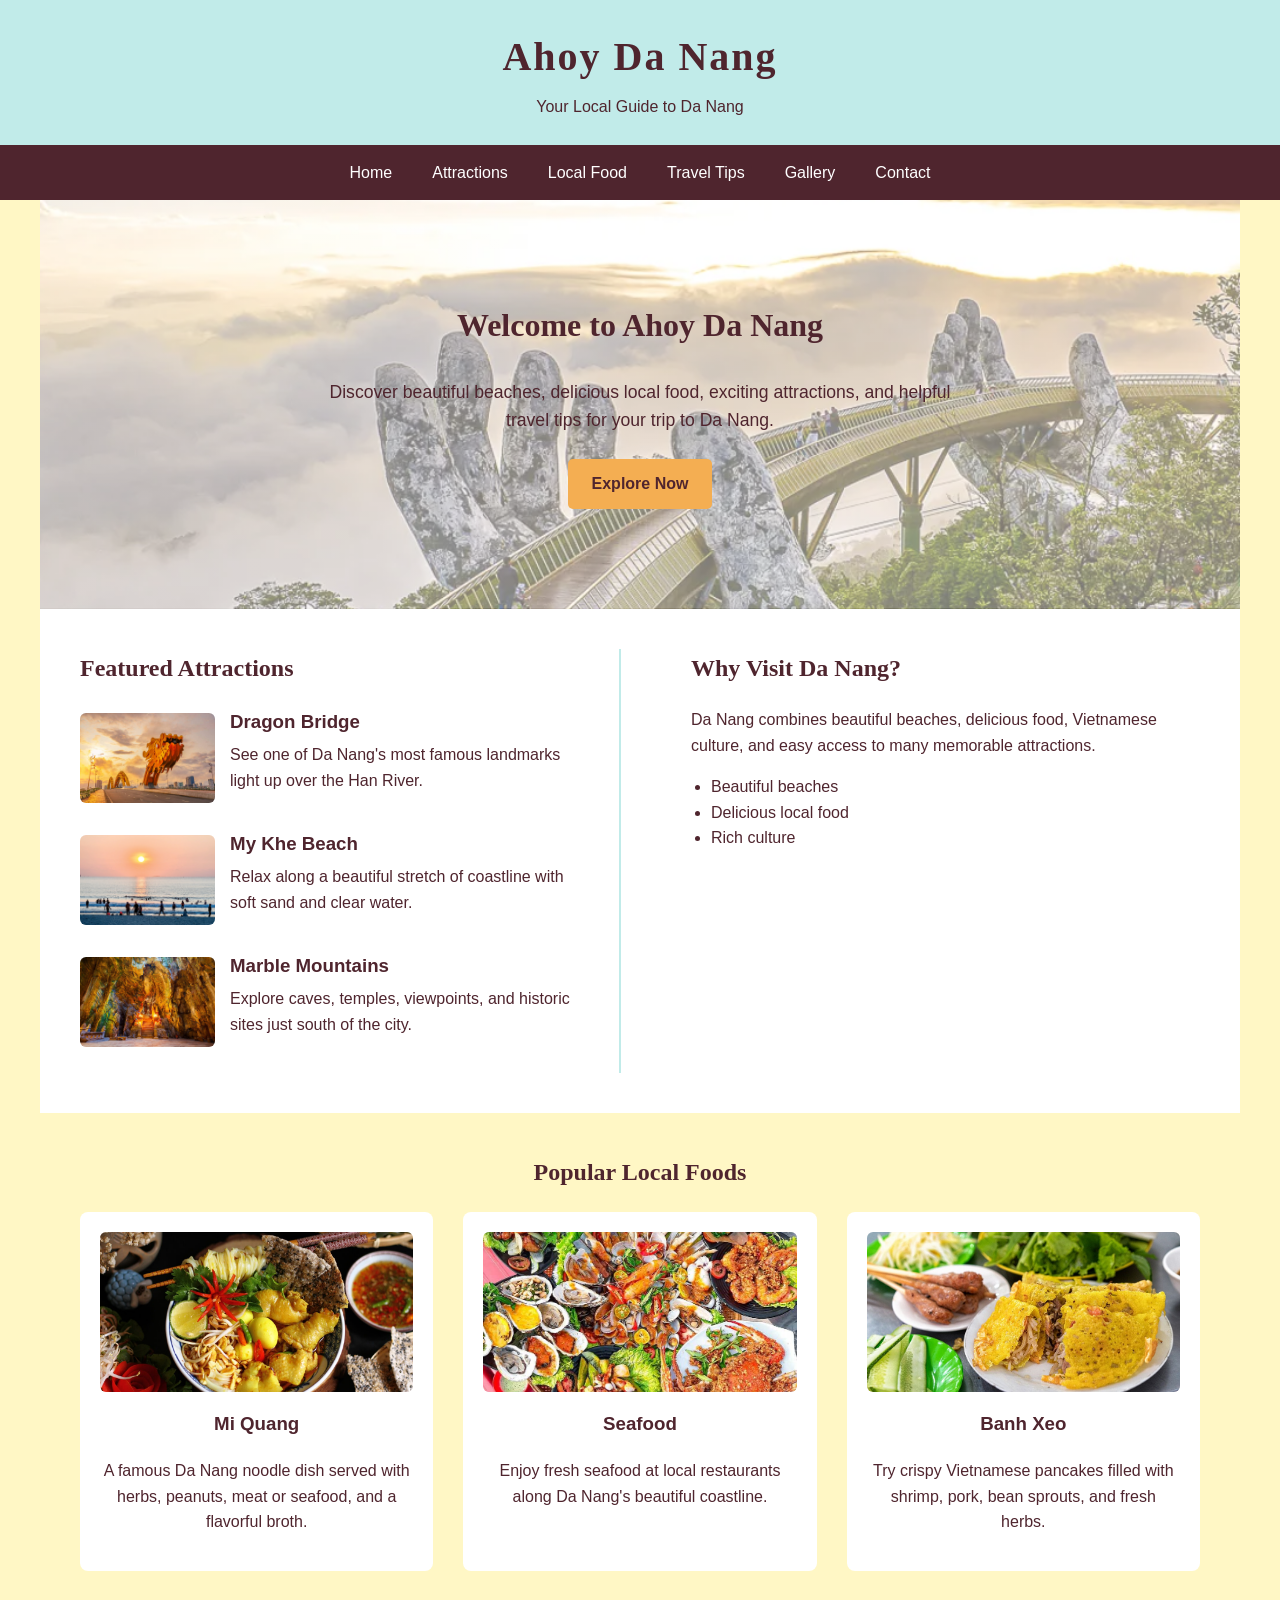
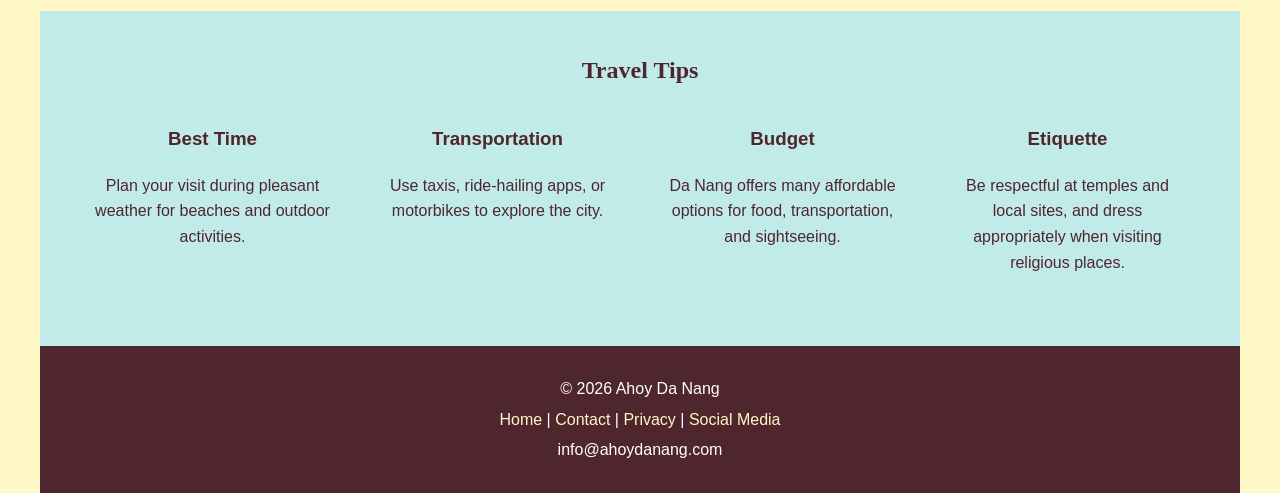
==== index.html @ d3335e03 "Add Ahoy Da Nang homepage" ====
<!DOCTYPE html>
<html lang="en">

<head>
    <meta charset="UTF-8">
    <meta name="viewport" content="width=device-width, initial-scale=1.0">
    <title>Ahoy Da Nang | Your Local Guide to Da Nang</title>
    <link rel="stylesheet" href="style.css">
</head>

<body>

    <header>
        <h1>Ahoy Da Nang</h1>
        <p>Your Local Guide to Da Nang</p>
    </header>

    <nav>
        <ul>
        <li><a href="index.html">Home</a></li>
        <li><a href="attractions.html">Attractions</a></li>
        <li><a href="food.html">Local Food</a></li>
        <li><a href="tips.html">Travel Tips</a></li>
        <li><a href="gallery.html">Gallery</a></li>
        <li><a href="contact.html">Contact</a></li>
        </ul>
    </nav>

    <main>
        <section class="hero">
        <h2>Welcome to Ahoy Da Nang</h2>
        <p>
            Discover beautiful beaches, delicious local food, exciting attractions,
            and helpful travel tips for your trip to Da Nang.
        </p>
        <a href="attractions.html" class="button">Explore Now</a>
        </section>

        <section class="highlights">

    <div class="featured">
        <h2>Featured Attractions</h2>

        <div class="attraction">
            <img src="images/dragonbridge.jpg" alt="Dragon Bridge in Da Nang">
            <div>
                <h3>Dragon Bridge</h3>
                <p>See one of Da Nang's most famous landmarks light up over the Han River.</p>
            </div>
        </div>

        <div class="attraction">
            <img src="images/mykhebeach.jpg" alt="My Khe Beach in Da Nang">
            <div>
                <h3>My Khe Beach</h3>
                <p>Relax along a beautiful stretch of coastline with soft sand and clear water.</p>
            </div>
        </div>

        <div class="attraction">
            <img src="images/marblemountain.jpg" alt="Marble Mountains in Da Nang">
            <div>
                <h3>Marble Mountains</h3>
                <p>Explore caves, temples, viewpoints, and historic sites just south of the city.</p>
            </div>
        </div>
    </div>

    <div class="why-visit">
        <h2>Why Visit Da Nang?</h2>
        <p>
            Da Nang combines beautiful beaches, delicious food, Vietnamese culture,
            and easy access to many memorable attractions.
        </p>

        <ul>
            <li>Beautiful beaches</li>
            <li>Delicious local food</li>
            <li>Rich culture</li>
        </ul>
    </div>

</section>

    <section class="food-section">
    <h2>Popular Local Foods</h2>

    <div class="food-grid">

    <div class="food-item">
        <img src="images/miquang.jpg" alt="Mi Quang noodles">
        <h3>Mi Quang</h3>
        <p>
            A famous Da Nang noodle dish served with herbs, peanuts,
            meat or seafood, and a flavorful broth.
        </p>
    </div>

    <div class="food-item">
        <img src="images/seafood.jpg" alt="Fresh seafood in Da Nang">
        <h3>Seafood</h3>
        <p>
            Enjoy fresh seafood at local restaurants along Da Nang's
            beautiful coastline.
        </p>
    </div>

    <div class="food-item">
        <img src="images/banhxeo.jpg" alt="Vietnamese Banh Xeo">
        <h3>Banh Xeo</h3>
        <p>
            Try crispy Vietnamese pancakes filled with shrimp, pork,
            bean sprouts, and fresh herbs.
        </p>
    </div>

</div>

    </section>

    <section class="tips-section">
    <h2>Travel Tips</h2>

    <div class="tips-grid">

        <div class="tip">
            <h3>Best Time</h3>
            <p>Plan your visit during pleasant weather for beaches and outdoor activities.</p>
        </div>

        <div class="tip">
            <h3>Transportation</h3>
            <p>Use taxis, ride-hailing apps, or motorbikes to explore the city.</p>
        </div>

        <div class="tip">
            <h3>Budget</h3>
            <p>Da Nang offers many affordable options for food, transportation, and sightseeing.</p>
        </div>

        <div class="tip">
            <h3>Etiquette</h3>
            <p>Be respectful at temples and local sites, and dress appropriately when visiting religious places.</p>
        </div>

    </div>
    </section>

    </main>
    <footer>
    <p>&copy; 2026 Ahoy Da Nang</p>
    <p>
        <a href="index.html">Home</a> |
        <a href="contact.html">Contact</a> |
        <a href="#">Privacy</a> |
        <a href="#">Social Media</a>
    </p>
    <p>info@ahoydanang.com</p>
    </footer>

</body>

</html>
---- style.css ----
* {
    box-sizing: border-box;
}

body {
    margin: 0;
    font-family: Arial, Helvetica, sans-serif;
    background-color: #FFF7C5;
    color: #4F252E;
    line-height: 1.6;
}

header {
    background-color: #C1EBE9;
    color: #4F252E;
    text-align: center;
    padding: 25px;
}

header h1 {
    margin: 0;
    font-family: Georgia, "Times New Roman", serif;
    font-size: 2.5em;
    letter-spacing: 0.05em;
}

header p {
    margin: 5px 0 0;
}

nav {
    background-color: #4F252E;
}

nav ul {
    list-style-type: none;
    margin: 0;
    padding: 0;
    display: flex;
    justify-content: center;
}

nav li {
    margin: 0;
}

nav a {
    display: block;
    color: #FFFFFF;
    text-decoration: none;
    padding: 15px 20px;
}

nav a:hover {
    background-color: #F4AE52;
    color: #4F252E;
}
main {
    max-width: 1200px;
    margin: 0 auto;
    background-color: #FFFFFF;
}

.hero {
    min-height: 350px;
    background-image:
        linear-gradient(rgba(255, 255, 255, 0.45), rgba(255, 255, 255, 0.45)),
        url("images/heroimage.jpeg");
    background-size: cover;
    background-position: center;
    background-repeat: no-repeat;
    text-align: center;
    padding: 100px 30px;
}

.hero h2 {
    margin-top: 0;
    font-family: Georgia, "Times New Roman", serif;
    font-size: 2em;
    color: #4F252E;
}

.hero p {
    max-width: 650px;
    margin: 0 auto 25px;
    font-size: 1.1em;
}

.button {
    display: inline-block;
    background-color: #F4AE52;
    color: #4F252E;
    text-decoration: none;
    font-weight: bold;
    padding: 12px 24px;
    border-radius: 5px;
}

.button:hover {
    background-color: #FFF7C5;
}
.highlights {
    display: flex;
    background-color: #FFFFFF;
    padding: 40px;
    gap: 40px;
}

.featured {
    flex: 1;
    padding-right: 30px;
    border-right: 2px solid #C1EBE9;
}

.why-visit {
    flex: 1;
    padding-left: 30px;
}

.highlights h2 {
    color: #4F252E;
    font-family: Georgia, "Times New Roman", serif;
    margin-top: 0;
}

.highlights h3 {
    color: #4F252E;
    margin-bottom: 5px;
}

.highlights p {
    margin-top: 5px;
}

.why-visit ul {
    padding-left: 20px;
}
.food-section {
    background-color: #FFF7C5;
    padding: 40px;
    text-align: center;
}

.food-section h2 {
    font-family: Georgia, "Times New Roman", serif;
    color: #4F252E;
    margin-top: 0;
}

.food-grid {
    display: flex;
    gap: 30px;
    justify-content: space-between;
}

.food-item {
    flex: 1;
    background-color: #FFFFFF;
    padding: 20px;
    border-radius: 8px;
}

.food-item h3 {
    color: #4F252E;
    margin-top: 0;
}

.tips-section {
    background-color: #C1EBE9;
    padding: 40px;
    text-align: center;
}

.tips-section h2 {
    font-family: Georgia, "Times New Roman", serif;
    color: #4F252E;
    margin-top: 0;
}

.tips-grid {
    display: flex;
    gap: 20px;
    justify-content: space-between;
}

.tip {
    flex: 1;
    padding: 15px;
}

.tip h3 {
    margin-top: 0;
    color: #4F252E;
}

footer {
    max-width: 1200px;
    margin: 0 auto;
    background-color: #4F252E;
    color: #FFFFFF;
    text-align: center;
    padding: 25px;
}

footer p {
    margin: 5px 0;
}

footer a {
    color: #FFF7C5;
    text-decoration: none;
}

footer a:hover {
    color: #F4AE52;
}

.attraction {
    display: flex;
    align-items: center;
    gap: 15px;
    margin-bottom: 20px;
}

.attraction img {
    width: 140px;
    height: 90px;
    object-fit: cover;
    border-radius: 6px;
}

.attraction h3 {
    margin-top: 0;
}

.food-item img {
    width: 100%;
    height: 160px;
    object-fit: cover;
    border-radius: 6px;
    margin-bottom: 10px;
}
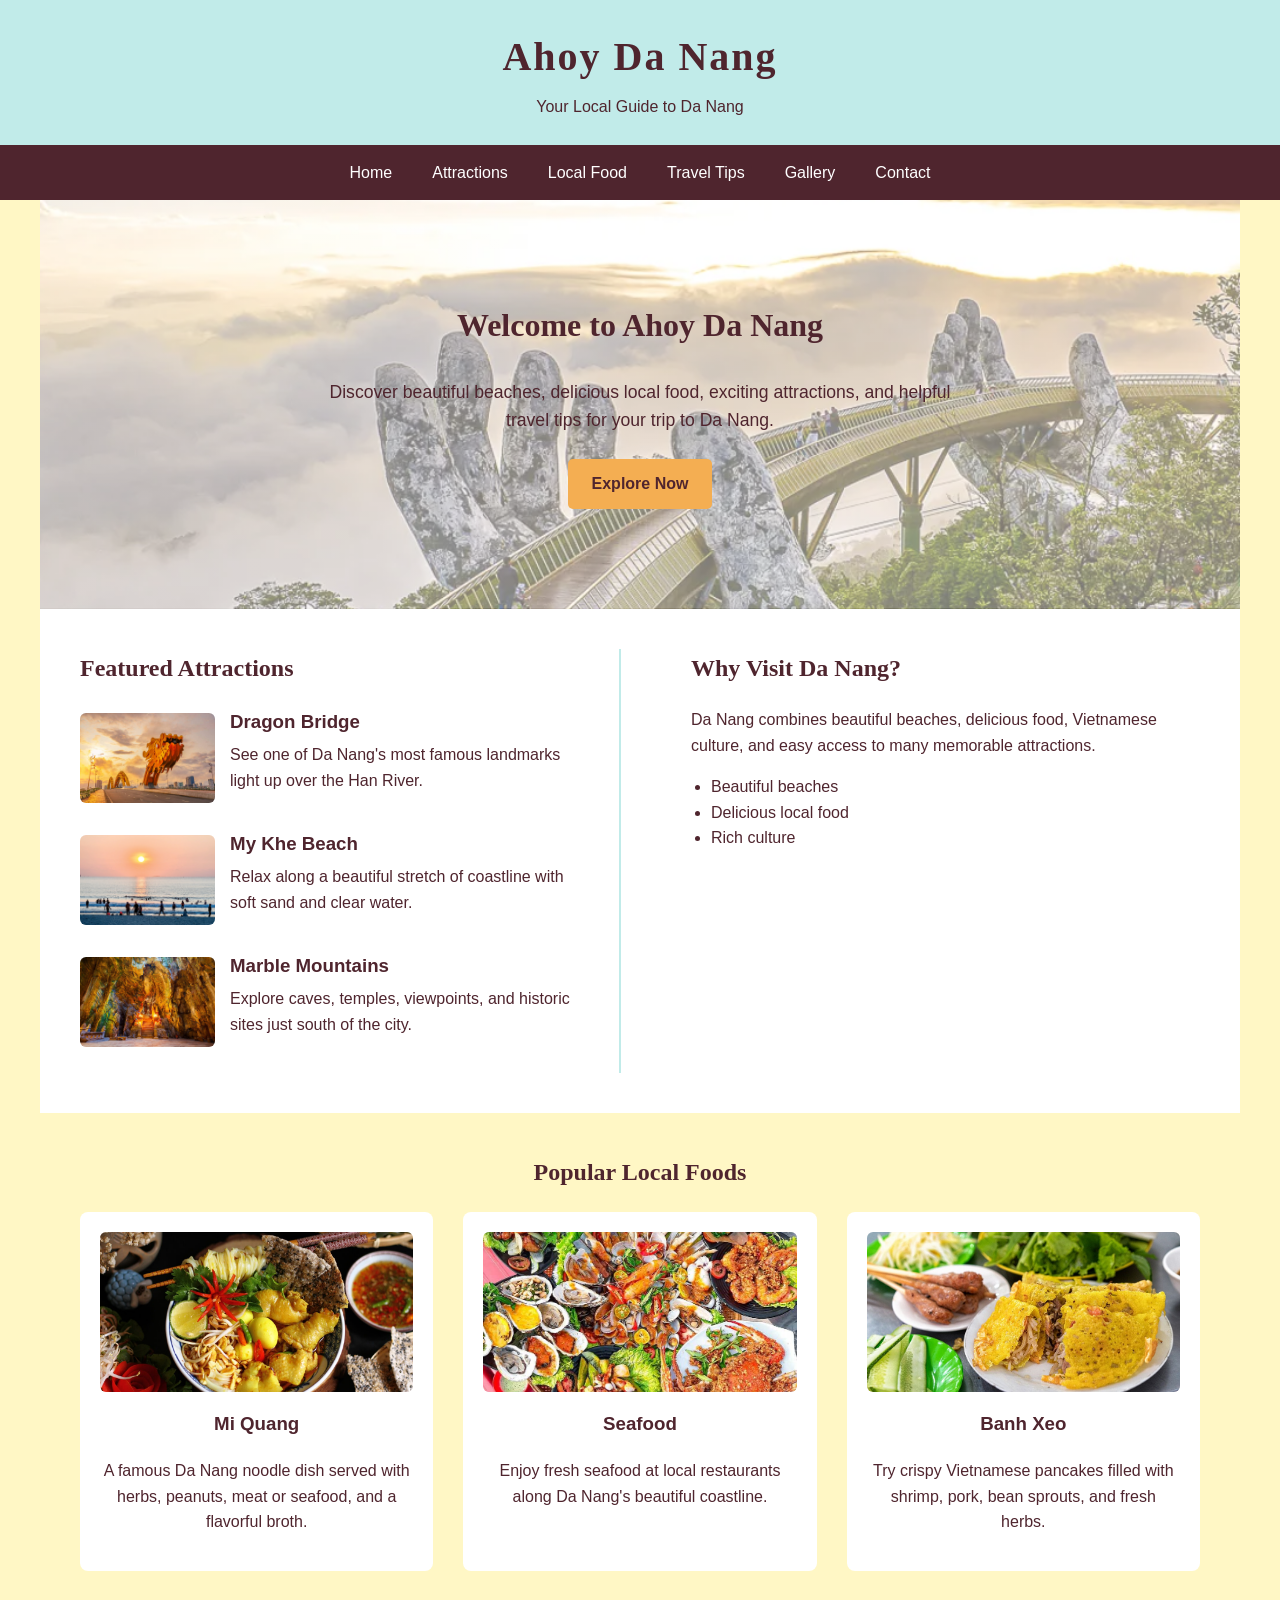
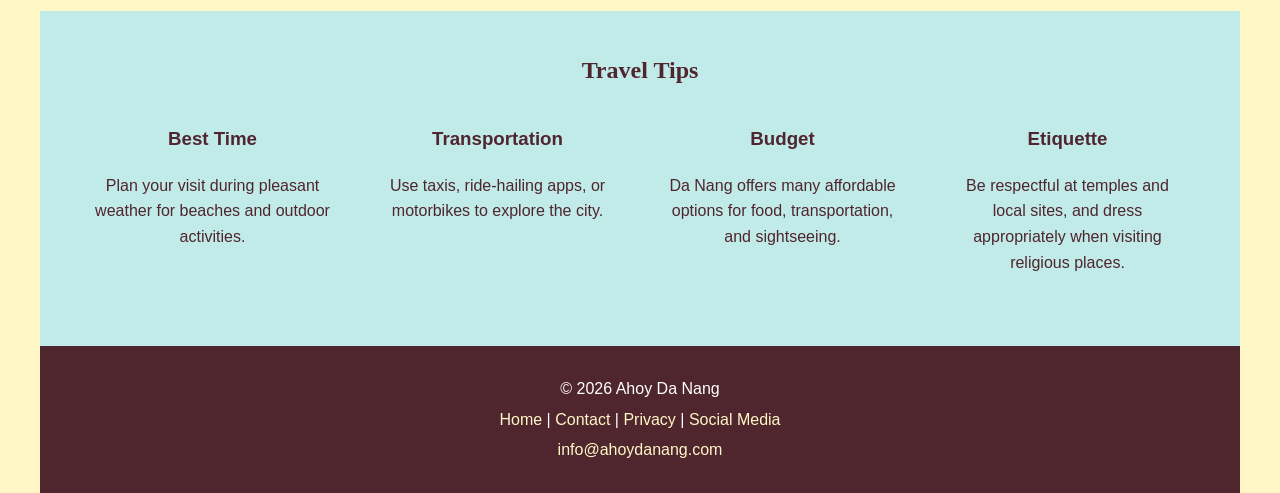
==== commit b9543e2d: "Add files via upload Complete final Ahoy Da Nang website" ====
--- a/index.html
+++ b/index.html
@@ -4,6 +4,7 @@
 <head>
     <meta charset="UTF-8">
     <meta name="viewport" content="width=device-width, initial-scale=1.0">
+    <meta name="description" content="Explore Da Nang attractions, local food, travel tips, beaches, and culture with Ahoy Da Nang, your local travel guide.">
     <title>Ahoy Da Nang | Your Local Guide to Da Nang</title>
     <link rel="stylesheet" href="style.css">
 </head>
@@ -155,7 +156,7 @@
         <a href="#">Privacy</a> |
         <a href="#">Social Media</a>
     </p>
-    <p>info@ahoydanang.com</p>
+    <p><a href="mailto:info@ahoydanang.com">info@ahoydanang.com</a></p>
     </footer>
 
 </body>
--- a/style.css
+++ b/style.css
@@ -239,4 +239,326 @@
     object-fit: cover;
     border-radius: 6px;
     margin-bottom: 10px;
+}
+
+.page-content {
+    max-width: 1200px;
+    margin: 0 auto;
+    background-color: #FFFFFF;
+}
+
+.page-intro {
+    background-color: #C1EBE9;
+    text-align: center;
+    padding: 40px;
+}
+
+.page-intro h2 {
+    font-family: Georgia, "Times New Roman", serif;
+    color: #4F252E;
+    margin-top: 0;
+}
+
+.page-intro p {
+    max-width: 750px;
+    margin: 0 auto;
+}
+
+.attractions-page {
+    padding: 40px;
+}
+
+.attraction-card {
+    display: flex;
+    align-items: center;
+    gap: 30px;
+    background-color: #FFF7C5;
+    padding: 20px;
+    margin-bottom: 30px;
+    border-radius: 8px;
+}
+
+.attraction-card img {
+    width: 300px;
+    height: 190px;
+    object-fit: cover;
+    border-radius: 6px;
+}
+
+.attraction-card h3 {
+    font-family: Georgia, "Times New Roman", serif;
+    color: #4F252E;
+    margin-top: 0;
+}
+
+.food-page {
+    padding: 40px;
+}
+
+.food-card {
+    display: flex;
+    align-items: center;
+    gap: 30px;
+    background-color: #FFF7C5;
+    padding: 20px;
+    margin-bottom: 30px;
+    border-radius: 8px;
+}
+
+.food-card img {
+    width: 300px;
+    height: 190px;
+    object-fit: cover;
+    border-radius: 6px;
+}
+
+.food-card h3 {
+    font-family: Georgia, "Times New Roman", serif;
+    color: #4F252E;
+    margin-top: 0;
+}
+/* ---------- Travel Tips Page ---------- */
+
+.travel-tips-page {
+    padding: 40px;
+}
+
+.travel-tips-page h2 {
+    font-family: Georgia, "Times New Roman", serif;
+    color: #4F252E;
+    text-align: center;
+    margin-top: 0;
+}
+
+.travel-tips-page > p {
+    text-align: center;
+    max-width: 750px;
+    margin: 0 auto 30px;
+}
+
+.transport-table {
+    width: 100%;
+    border-collapse: collapse;
+    margin-bottom: 40px;
+}
+
+.transport-table th,
+.transport-table td {
+    border: 1px solid #4F252E;
+    padding: 15px;
+    text-align: left;
+}
+
+.transport-table th {
+    background-color: #4F252E;
+    color: #FFFFFF;
+}
+
+.transport-table tr:nth-child(even) {
+    background-color: #FFF7C5;
+}
+
+.travel-info {
+    display: flex;
+    gap: 20px;
+}
+
+.travel-tip-card {
+    flex: 1;
+    background-color: #C1EBE9;
+    padding: 20px;
+    border-radius: 8px;
+}
+
+.travel-tip-card h3 {
+    font-family: Georgia, "Times New Roman", serif;
+    color: #4F252E;
+    margin-top: 0;
+}
+/* ---------- Gallery Page ---------- */
+
+.gallery-page {
+    padding: 40px;
+}
+
+.gallery-grid {
+    display: grid;
+    grid-template-columns: repeat(3, 1fr);
+    gap: 25px;
+}
+
+.gallery-item {
+    background-color: #FFF7C5;
+    padding: 15px;
+    border-radius: 8px;
+    text-align: center;
+}
+
+.gallery-item img {
+    width: 100%;
+    height: 200px;
+    object-fit: cover;
+    border-radius: 6px;
+}
+
+.gallery-item h3 {
+    font-family: Georgia, "Times New Roman", serif;
+    color: #4F252E;
+    margin-bottom: 5px;
+}
+
+.gallery-item p {
+    margin-top: 5px;
+}
+/* ---------- Contact Page ---------- */
+
+.contact-page {
+    padding: 40px;
+    max-width: 750px;
+    margin: 0 auto;
+}
+
+.contact-page h2 {
+    font-family: Georgia, "Times New Roman", serif;
+    color: #4F252E;
+    text-align: center;
+    margin-top: 0;
+}
+
+.contact-page > p {
+    text-align: center;
+    margin-bottom: 30px;
+}
+
+.contact-page form {
+    display: grid;
+    grid-template-columns: 130px 1fr;
+    gap: 15px;
+    align-items: center;
+}
+
+.contact-page label {
+    font-weight: bold;
+}
+
+.contact-page input,
+.contact-page textarea {
+    width: 100%;
+    padding: 10px;
+    border: 1px solid #4F252E;
+    border-radius: 5px;
+    font-family: Arial, Helvetica, sans-serif;
+    font-size: 1em;
+}
+
+.contact-page textarea {
+    resize: vertical;
+}
+
+.contact-page input[type="submit"] {
+    grid-column: 2;
+    width: 120px;
+    background-color: #F4AE52;
+    color: #4F252E;
+    border: none;
+    padding: 12px;
+    font-weight: bold;
+    cursor: pointer;
+}
+
+.contact-page input[type="submit"]:hover {
+    background-color: #C1EBE9;
+}
+.external-link {
+    text-align: center;
+    margin-top: 30px;
+}
+
+.external-link a {
+    color: #4F252E;
+    font-weight: bold;
+}
+/* ---------- Video Section ---------- */
+
+.video-section {
+    background-color: #FFF7C5;
+    text-align: center;
+    padding: 40px;
+}
+
+.video-section h2 {
+    font-family: Georgia, "Times New Roman", serif;
+    color: #4F252E;
+    margin-top: 0;
+}
+
+.video-section p {
+    max-width: 700px;
+    margin: 0 auto 25px;
+}
+
+.video-section video {
+    width: 100%;
+    max-width: 700px;
+    height: auto;
+    border-radius: 8px;
+}
+
+/* ---------- Responsive Design ---------- */
+
+@media (max-width: 700px) {
+
+    nav ul {
+        flex-direction: column;
+    }
+
+    nav a {
+        text-align: center;
+        padding: 10px;
+    }
+
+    .highlights,
+    .food-grid,
+    .tips-grid,
+    .travel-info {
+        flex-direction: column;
+    }
+
+    .featured {
+        padding-right: 0;
+        border-right: none;
+    }
+
+    .why-visit {
+        padding-left: 0;
+    }
+
+    .attraction-card,
+    .food-card {
+        flex-direction: column;
+        align-items: stretch;
+    }
+
+    .attraction-card img,
+    .food-card img {
+        width: 100%;
+        height: auto;
+    }
+
+    .gallery-grid {
+        grid-template-columns: 1fr;
+    }
+
+    .contact-page form {
+        grid-template-columns: 1fr;
+    }
+
+    .contact-page input[type="submit"] {
+        grid-column: 1;
+    }
+
+    .transport-table {
+        font-size: 0.9em;
+    }
+
 }
